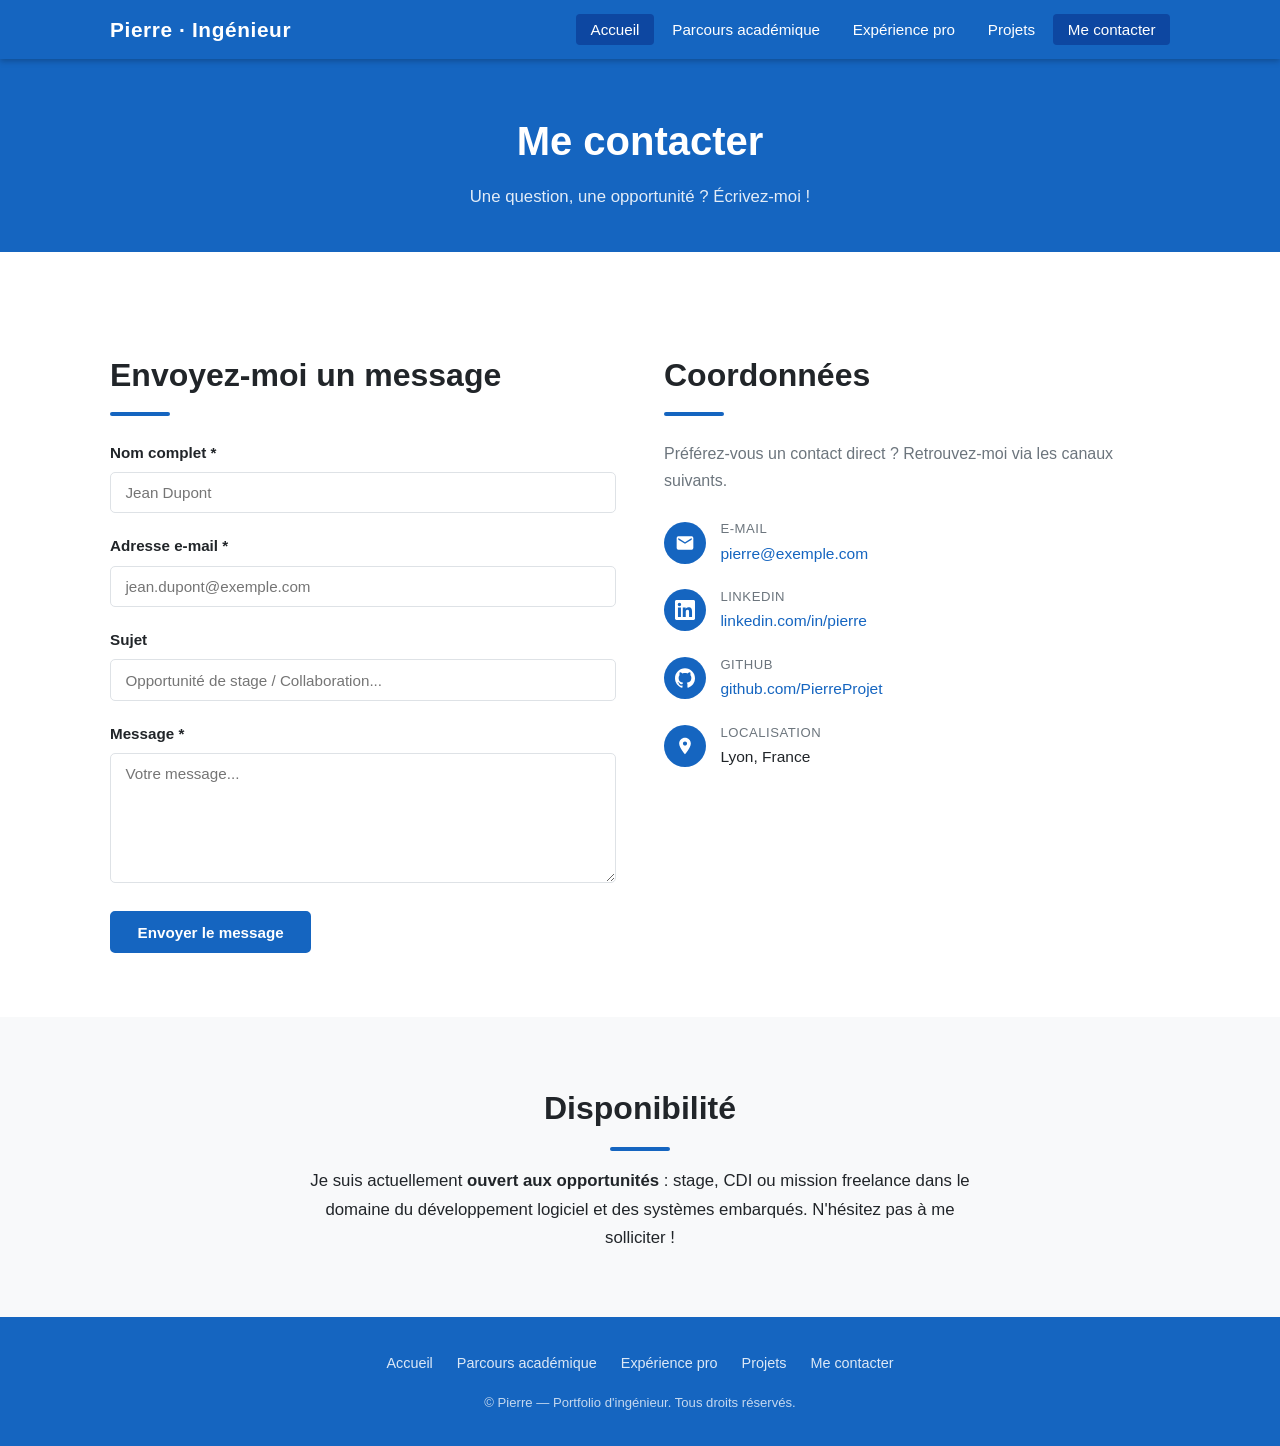
==== contact/index.html @ d84c2f42 "Create full engineer portfolio: 5 pages, CSS, JS components, includes Co-authored-by: PierreProjet <" ====
<!DOCTYPE html>
<html lang="fr">
<head>
  <!-- ============================================================
       contact/index.html — Page de contact
       ============================================================ -->
  <meta charset="UTF-8" />
  <meta name="viewport" content="width=device-width, initial-scale=1.0" />
  <meta name="description" content="Contacter Pierre : formulaire de contact, e-mail et réseaux professionnels." />

  <title>Me contacter — Portfolio de Pierre</title>

  <!-- Feuille de style principale -->
  <link rel="stylesheet" href="/assets/css/style.css" />

  <!-- Styles spécifiques à la page contact -->
  <style>
    /* Grille deux colonnes : formulaire + infos */
    .contact-grid {
      display: grid;
      grid-template-columns: 1fr 1fr;
      gap: 3rem;
      align-items: start;
      margin-top: 2rem;
    }

    @media (max-width: 768px) {
      .contact-grid {
        grid-template-columns: 1fr;
        gap: 2rem;
      }
    }

    /* Message de confirmation d'envoi */
    .form-success {
      display: none;
      background-color: #e8f5e9;
      border: 1px solid #a5d6a7;
      color: #2e7d32;
      padding: 1rem 1.25rem;
      border-radius: 6px;
      margin-top: 1rem;
      font-weight: 500;
    }
  </style>
</head>
<body>

  <!-- ── Point d'injection du header ── -->
  <div id="site-header"></div>

  <main>

    <!-- ══════════════════════════════════════════════════════════
         BANDEAU DE PAGE — Bleu, texte blanc
         ══════════════════════════════════════════════════════════ -->
    <section class="page-banner">
      <div class="container">
        <h1 class="page-banner__title">Me contacter</h1>
        <p class="page-banner__subtitle">Une question, une opportunité ? Écrivez-moi !</p>
      </div>
    </section>

    <!-- ══════════════════════════════════════════════════════════
         SECTION FORMULAIRE + INFOS — Fond blanc
         ══════════════════════════════════════════════════════════ -->
    <section class="section">
      <div class="container">

        <div class="contact-grid">

          <!-- ── Colonne gauche : Formulaire de contact ── -->
          <div>
            <h2 class="section__title" style="text-align:left;">Envoyez-moi un message</h2>
            <div class="section-divider" style="margin:0.6rem 0 1.5rem;"></div>

            <!-- Formulaire statique (GitHub Pages ne supporte pas le back-end)
                 Pour un vrai envoi, connectez-le à Formspree ou Netlify Forms. -->
            <form id="contact-form" action="#" method="post" novalidate>

              <!-- Nom -->
              <div class="form-group">
                <label for="name">Nom complet <span aria-hidden="true">*</span></label>
                <input
                  type="text"
                  id="name"
                  name="name"
                  placeholder="Jean Dupont"
                  required
                  autocomplete="name"
                />
              </div>

              <!-- E-mail -->
              <div class="form-group">
                <label for="email">Adresse e-mail <span aria-hidden="true">*</span></label>
                <input
                  type="email"
                  id="email"
                  name="email"
                  placeholder="jean.dupont@exemple.com"
                  required
                  autocomplete="email"
                />
              </div>

              <!-- Sujet -->
              <div class="form-group">
                <label for="subject">Sujet</label>
                <input
                  type="text"
                  id="subject"
                  name="subject"
                  placeholder="Opportunité de stage / Collaboration..."
                />
              </div>

              <!-- Message -->
              <div class="form-group">
                <label for="message">Message <span aria-hidden="true">*</span></label>
                <textarea
                  id="message"
                  name="message"
                  placeholder="Votre message..."
                  required
                ></textarea>
              </div>

              <!-- Bouton d'envoi -->
              <button type="submit" class="btn btn--blue">Envoyer le message</button>

              <!-- Message de confirmation (affiché via JS) -->
              <div class="form-success" id="form-success" role="alert">
                ✓ Merci pour votre message ! Je vous répondrai dans les plus brefs délais.
              </div>

            </form>
          </div>

          <!-- ── Colonne droite : Informations de contact ── -->
          <div>
            <h2 class="section__title" style="text-align:left;">Coordonnées</h2>
            <div class="section-divider" style="margin:0.6rem 0 1.5rem;"></div>

            <p style="color:var(--color-text-muted); margin-bottom:1.5rem;">
              Préférez-vous un contact direct ? Retrouvez-moi via les canaux suivants.
            </p>

            <!-- Liste des coordonnées -->
            <div class="contact-info">

              <!-- E-mail -->
              <div class="contact-info__item">
                <div class="contact-info__icon" aria-hidden="true">
                  <!-- Icône e-mail (SVG inline) -->
                  <svg viewBox="0 0 24 24" xmlns="http://www.w3.org/2000/svg">
                    <path d="M20 4H4a2 2 0 0 0-2 2v12a2 2 0 0 0 2 2h16a2 2 0 0 0
                             2-2V6a2 2 0 0 0-2-2zm0 4-8 5-8-5V6l8 5 8-5v2z"/>
                  </svg>
                </div>
                <div>
                  <div class="contact-info__label">E-mail</div>
                  <div class="contact-info__value">
                    <a href="mailto:pierre@exemple.com">pierre@exemple.com</a>
                  </div>
                </div>
              </div>

              <!-- LinkedIn -->
              <div class="contact-info__item">
                <div class="contact-info__icon" aria-hidden="true">
                  <!-- Icône LinkedIn (SVG inline) -->
                  <svg viewBox="0 0 24 24" xmlns="http://www.w3.org/2000/svg">
                    <path d="M20.447 20.452h-3.554v-5.569c0-1.328-.027-3.037-1.852-3.037
                             -1.853 0-2.136 1.445-2.136 2.939v5.667H9.351V9h3.414v1.561h.046
                             c.477-.9 1.637-1.85 3.37-1.85 3.601 0 4.267 2.37 4.267 5.455v6.286
                             zM5.337 7.433a2.062 2.062 0 0 1-2.063-2.065 2.064 2.064 0 1 1
                             2.063 2.065zm1.782 13.019H3.555V9h3.564v11.452zM22.225 0H1.771
                             C.792 0 0 .774 0 1.729v20.542C0 23.227.792 24 1.771 24h20.451
                             C23.2 24 24 23.227 24 22.271V1.729C24 .774 23.2 0 22.222 0h.003z"/>
                  </svg>
                </div>
                <div>
                  <div class="contact-info__label">LinkedIn</div>
                  <div class="contact-info__value">
                    <a href="https://linkedin.com/in/pierre" target="_blank" rel="noopener noreferrer">
                      linkedin.com/in/pierre
                    </a>
                  </div>
                </div>
              </div>

              <!-- GitHub -->
              <div class="contact-info__item">
                <div class="contact-info__icon" aria-hidden="true">
                  <!-- Icône GitHub (SVG inline) -->
                  <svg viewBox="0 0 24 24" xmlns="http://www.w3.org/2000/svg">
                    <path d="M12 .297c-6.63 0-12 5.373-12 12 0 5.303 3.438 9.8 8.205
                             11.385.6.113.82-.258.82-.577 0-.285-.01-1.04-.015-2.04
                             -3.338.724-4.042-1.61-4.042-1.61C4.422 18.07 3.633 17.7
                             3.633 17.7c-1.087-.744.084-.729.084-.729 1.205.084 1.838
                             1.236 1.838 1.236 1.07 1.835 2.809 1.305 3.495.998.108
                             -.776.417-1.305.76-1.605-2.665-.3-5.466-1.332-5.466-5.93
                             0-1.31.465-2.38 1.235-3.22-.135-.303-.54-1.523.105-3.176
                             0 0 1.005-.322 3.3 1.23.96-.267 1.98-.399 3-.405 1.02.006
                             2.04.138 3 .405 2.28-1.552 3.285-1.23 3.285-1.23.645 1.653
                             .24 2.873.12 3.176.765.84 1.23 1.91 1.23 3.22 0 4.61-2.805
                             5.625-5.475 5.92.42.36.81 1.096.81 2.22 0 1.606-.015 2.896
                             -.015 3.286 0 .315.21.69.825.57C20.565 22.092 24 17.592 24
                             12.297c0-6.627-5.373-12-12-12"/>
                  </svg>
                </div>
                <div>
                  <div class="contact-info__label">GitHub</div>
                  <div class="contact-info__value">
                    <a href="https://github.com/PierreProjet" target="_blank" rel="noopener noreferrer">
                      github.com/PierreProjet
                    </a>
                  </div>
                </div>
              </div>

              <!-- Localisation -->
              <div class="contact-info__item">
                <div class="contact-info__icon" aria-hidden="true">
                  <!-- Icône localisation (SVG inline) -->
                  <svg viewBox="0 0 24 24" xmlns="http://www.w3.org/2000/svg">
                    <path d="M12 2C8.13 2 5 5.13 5 9c0 5.25 7 13 7 13s7-7.75
                             7-13c0-3.87-3.13-7-7-7zm0 9.5c-1.38 0-2.5-1.12-2.5-2.5
                             s1.12-2.5 2.5-2.5 2.5 1.12 2.5 2.5-1.12 2.5-2.5 2.5z"/>
                  </svg>
                </div>
                <div>
                  <div class="contact-info__label">Localisation</div>
                  <div class="contact-info__value">Lyon, France</div>
                </div>
              </div>

            </div>
          </div>

        </div>
      </div>
    </section>

    <!-- ══════════════════════════════════════════════════════════
         SECTION DISPONIBILITÉ — Fond gris clair
         ══════════════════════════════════════════════════════════ -->
    <section class="section section--gray">
      <div class="container" style="text-align:center; max-width:700px;">
        <h2 class="section__title">Disponibilité</h2>
        <div class="section-divider"></div>
        <p style="color:var(--color-text); font-size:1.05rem; margin-top:1rem;">
          Je suis actuellement <strong>ouvert aux opportunités</strong> : stage, CDI ou mission freelance
          dans le domaine du développement logiciel et des systèmes embarqués.
          N'hésitez pas à me solliciter !
        </p>
      </div>
    </section>

  </main>

  <!-- ── Point d'injection du footer ── -->
  <div id="site-footer"></div>

  <!-- Script de chargement des composants (header & footer) -->
  <script src="/assets/js/components.js"></script>

  <!-- ── Validation simple du formulaire de contact ── -->
  <script>
    (function () {
      'use strict';

      const form    = document.getElementById('contact-form');
      const success = document.getElementById('form-success');

      if (!form) return;

      form.addEventListener('submit', function (e) {
        /* Empêche l'envoi réel (page statique — à connecter à Formspree si nécessaire) */
        e.preventDefault();

        /* Vérification basique des champs requis */
        const name    = document.getElementById('name').value.trim();
        const email   = document.getElementById('email').value.trim();
        const message = document.getElementById('message').value.trim();

        if (!name || !email || !message) {
          alert('Veuillez remplir tous les champs obligatoires.');
          return;
        }

        /* Affiche la confirmation */
        if (success) {
          success.style.display = 'block';
        }

        /* Réinitialise le formulaire */
        form.reset();
      });
    })();
  </script>

</body>
</html>
---- assets/css/style.css ----
/* ==========================================================
   Portfolio d'ingénieur — Feuille de style principale
   ----------------------------------------------------------
   Palette de couleurs :
     - Fond principal      : #ffffff (blanc)
     - Couleur principale  : #1565C0 (bleu)
     - Texte sur bandeau   : #ffffff (blanc)
     - Texte sur fond blanc: #212529 (presque noir)
   ========================================================== */

/* ── Réinitialisation & base ── */
*,
*::before,
*::after {
  box-sizing: border-box;
  margin: 0;
  padding: 0;
}

:root {
  --color-primary:    #1565C0; /* bleu principal */
  --color-primary-dk: #0D47A1; /* bleu foncé (survol) */
  --color-primary-lt: #1E88E5; /* bleu clair (accents) */
  --color-white:      #ffffff;
  --color-text:       #212529; /* texte noir sur fond blanc */
  --color-text-muted: #6c757d;
  --color-border:     #dee2e6;
  --color-bg-light:   #f8f9fa;
  --font-base:        'Segoe UI', Arial, sans-serif;
  --max-width:        1100px;
  --transition:       0.25s ease;
}

html {
  scroll-behavior: smooth;
}

body {
  font-family: var(--font-base);
  background-color: var(--color-white);
  color: var(--color-text);
  line-height: 1.7;
  min-height: 100vh;
  display: flex;
  flex-direction: column;
}

/* ── Liens ── */
a {
  color: var(--color-primary);
  text-decoration: none;
  transition: color var(--transition);
}

a:hover {
  color: var(--color-primary-dk);
  text-decoration: underline;
}

/* ── Conteneur centré ── */
.container {
  max-width: var(--max-width);
  margin: 0 auto;
  padding: 0 1.25rem;
}

/* ==========================================================
   BARRE DE NAVIGATION (bandeau bleu, texte blanc)
   ========================================================== */
.navbar {
  background-color: var(--color-primary);
  color: var(--color-white);
  position: sticky;
  top: 0;
  z-index: 1000;
  box-shadow: 0 2px 6px rgba(0, 0, 0, 0.25);
}

.navbar .container {
  display: flex;
  align-items: center;
  justify-content: space-between;
  padding-top: 0.75rem;
  padding-bottom: 0.75rem;
}

/* Logo / nom du site */
.navbar__brand {
  font-size: 1.3rem;
  font-weight: 700;
  color: var(--color-white);
  letter-spacing: 0.03em;
}

.navbar__brand:hover {
  color: var(--color-white);
  text-decoration: none;
  opacity: 0.85;
}

/* Liens de navigation */
.navbar__nav {
  list-style: none;
  display: flex;
  gap: 0.25rem;
}

.navbar__nav a {
  color: var(--color-white);
  padding: 0.45rem 0.9rem;
  border-radius: 4px;
  font-size: 0.95rem;
  font-weight: 500;
  transition: background-color var(--transition);
}

.navbar__nav a:hover,
.navbar__nav a.active {
  background-color: var(--color-primary-dk);
  text-decoration: none;
}

/* Bouton menu hamburger (mobile) */
.navbar__toggle {
  display: none;
  flex-direction: column;
  gap: 5px;
  cursor: pointer;
  background: none;
  border: none;
  padding: 4px;
}

.navbar__toggle span {
  display: block;
  width: 25px;
  height: 2px;
  background-color: var(--color-white);
  border-radius: 2px;
  transition: transform var(--transition), opacity var(--transition);
}

/* ==========================================================
   BANDEAU HÉRO (bleu, texte blanc)
   ========================================================== */
.hero {
  background-color: var(--color-primary);
  color: var(--color-white);
  padding: 5rem 0 4rem;
  text-align: center;
}

.hero__title {
  font-size: clamp(2rem, 5vw, 3.2rem);
  font-weight: 700;
  margin-bottom: 0.75rem;
}

.hero__subtitle {
  font-size: clamp(1rem, 2.5vw, 1.3rem);
  font-weight: 300;
  margin-bottom: 2rem;
  opacity: 0.9;
}

.hero__actions {
  display: flex;
  gap: 1rem;
  justify-content: center;
  flex-wrap: wrap;
}

/* ==========================================================
   BANDEAU DE PAGE (bleu, texte blanc) — en-tête de section
   ========================================================== */
.page-banner {
  background-color: var(--color-primary);
  color: var(--color-white);
  padding: 3rem 0 2.5rem;
  text-align: center;
}

.page-banner__title {
  font-size: clamp(1.6rem, 4vw, 2.5rem);
  font-weight: 700;
  margin-bottom: 0.5rem;
}

.page-banner__subtitle {
  font-size: 1.05rem;
  opacity: 0.88;
  font-weight: 300;
}

/* Ligne décorative bleue sous les titres de section */
.section-divider {
  width: 60px;
  height: 4px;
  background-color: var(--color-primary);
  margin: 0.75rem auto 0;
  border-radius: 2px;
}

/* ==========================================================
   BOUTONS
   ========================================================== */
.btn {
  display: inline-block;
  padding: 0.65rem 1.6rem;
  border-radius: 5px;
  font-weight: 600;
  font-size: 0.95rem;
  cursor: pointer;
  border: 2px solid transparent;
  transition: background-color var(--transition), color var(--transition), border-color var(--transition);
}

/* Bouton plein (bleu) */
.btn--primary {
  background-color: var(--color-white);
  color: var(--color-primary);
  border-color: var(--color-white);
}

.btn--primary:hover {
  background-color: var(--color-primary-dk);
  color: var(--color-white);
  border-color: var(--color-primary-dk);
  text-decoration: none;
}

/* Bouton contour (blanc sur bleu) */
.btn--outline {
  background-color: transparent;
  color: var(--color-white);
  border-color: var(--color-white);
}

.btn--outline:hover {
  background-color: var(--color-white);
  color: var(--color-primary);
  text-decoration: none;
}

/* Bouton bleu sur fond blanc */
.btn--blue {
  background-color: var(--color-primary);
  color: var(--color-white);
  border-color: var(--color-primary);
}

.btn--blue:hover {
  background-color: var(--color-primary-dk);
  border-color: var(--color-primary-dk);
  text-decoration: none;
  color: var(--color-white);
}

/* ==========================================================
   SECTIONS PRINCIPALES (fond blanc, texte noir)
   ========================================================== */
.section {
  padding: 4rem 0;
}

.section--gray {
  background-color: var(--color-bg-light);
}

.section__title {
  font-size: clamp(1.4rem, 3vw, 2rem);
  font-weight: 700;
  color: var(--color-text);
  margin-bottom: 0.5rem;
  text-align: center;
}

.section__intro {
  text-align: center;
  color: var(--color-text-muted);
  max-width: 640px;
  margin: 0 auto 2.5rem;
  font-size: 1.05rem;
}

/* Ligne bleue sous les titres de section */
.section__title + .section-divider {
  margin-bottom: 1rem;
}

/* ==========================================================
   CARTES
   ========================================================== */
.cards-grid {
  display: grid;
  grid-template-columns: repeat(auto-fill, minmax(280px, 1fr));
  gap: 1.5rem;
  margin-top: 2rem;
}

.card {
  background-color: var(--color-white);
  border: 1px solid var(--color-border);
  border-radius: 8px;
  padding: 1.5rem;
  box-shadow: 0 2px 8px rgba(0, 0, 0, 0.07);
  transition: transform var(--transition), box-shadow var(--transition);
}

.card:hover {
  transform: translateY(-4px);
  box-shadow: 0 6px 18px rgba(0, 0, 0, 0.12);
}

/* Ligne bleue en haut de chaque carte */
.card__accent {
  width: 40px;
  height: 3px;
  background-color: var(--color-primary);
  border-radius: 2px;
  margin-bottom: 1rem;
}

.card__title {
  font-size: 1.1rem;
  font-weight: 600;
  margin-bottom: 0.5rem;
  color: var(--color-text);
}

.card__meta {
  font-size: 0.85rem;
  color: var(--color-primary);
  font-weight: 500;
  margin-bottom: 0.6rem;
}

.card__text {
  color: var(--color-text-muted);
  font-size: 0.95rem;
}

/* ==========================================================
   TIMELINE (parcours & expérience)
   ========================================================== */
.timeline {
  position: relative;
  padding-left: 2.5rem;
  margin-top: 2rem;
}

/* Ligne verticale bleue */
.timeline::before {
  content: '';
  position: absolute;
  left: 10px;
  top: 0;
  bottom: 0;
  width: 3px;
  background-color: var(--color-primary);
  border-radius: 2px;
}

.timeline__item {
  position: relative;
  margin-bottom: 2.5rem;
}

/* Puce de la timeline */
.timeline__item::before {
  content: '';
  position: absolute;
  left: -2.1rem;
  top: 0.35rem;
  width: 14px;
  height: 14px;
  border-radius: 50%;
  background-color: var(--color-white);
  border: 3px solid var(--color-primary);
}

.timeline__date {
  font-size: 0.82rem;
  font-weight: 600;
  color: var(--color-primary);
  text-transform: uppercase;
  letter-spacing: 0.05em;
  margin-bottom: 0.3rem;
}

.timeline__title {
  font-size: 1.1rem;
  font-weight: 700;
  color: var(--color-text);
  margin-bottom: 0.2rem;
}

.timeline__subtitle {
  font-size: 0.95rem;
  color: var(--color-text-muted);
  margin-bottom: 0.5rem;
  font-style: italic;
}

.timeline__desc {
  color: var(--color-text);
  font-size: 0.95rem;
}

/* ==========================================================
   COMPÉTENCES (barres de progression)
   ========================================================== */
.skills-grid {
  display: grid;
  grid-template-columns: repeat(auto-fill, minmax(260px, 1fr));
  gap: 1.2rem;
  margin-top: 1.5rem;
}

.skill {
  margin-bottom: 0.75rem;
}

.skill__name {
  font-size: 0.9rem;
  font-weight: 600;
  color: var(--color-text);
  margin-bottom: 0.35rem;
  display: flex;
  justify-content: space-between;
}

.skill__bar {
  height: 8px;
  background-color: var(--color-border);
  border-radius: 4px;
  overflow: hidden;
}

.skill__fill {
  height: 100%;
  background-color: var(--color-primary);
  border-radius: 4px;
  transition: width 0.8s ease;
}

/* ==========================================================
   FORMULAIRE DE CONTACT
   ========================================================== */
.form-group {
  margin-bottom: 1.25rem;
}

.form-group label {
  display: block;
  font-weight: 600;
  margin-bottom: 0.4rem;
  color: var(--color-text);
  font-size: 0.95rem;
}

.form-group input,
.form-group textarea,
.form-group select {
  width: 100%;
  padding: 0.7rem 0.9rem;
  border: 1px solid var(--color-border);
  border-radius: 5px;
  font-family: var(--font-base);
  font-size: 0.95rem;
  color: var(--color-text);
  background-color: var(--color-white);
  transition: border-color var(--transition), box-shadow var(--transition);
}

.form-group input:focus,
.form-group textarea:focus {
  outline: none;
  border-color: var(--color-primary);
  box-shadow: 0 0 0 3px rgba(21, 101, 192, 0.15);
}

.form-group textarea {
  resize: vertical;
  min-height: 130px;
}

/* Infos de contact (icône + texte) */
.contact-info {
  display: flex;
  flex-direction: column;
  gap: 1.2rem;
  margin-top: 1rem;
}

.contact-info__item {
  display: flex;
  align-items: center;
  gap: 0.9rem;
}

.contact-info__icon {
  width: 42px;
  height: 42px;
  background-color: var(--color-primary);
  border-radius: 50%;
  display: flex;
  align-items: center;
  justify-content: center;
  flex-shrink: 0;
}

.contact-info__icon svg {
  fill: var(--color-white);
  width: 20px;
  height: 20px;
}

.contact-info__label {
  font-size: 0.82rem;
  color: var(--color-text-muted);
  font-weight: 500;
  text-transform: uppercase;
  letter-spacing: 0.04em;
}

.contact-info__value {
  font-size: 0.97rem;
  color: var(--color-text);
  font-weight: 500;
}

/* ==========================================================
   PIED DE PAGE (bandeau bleu, texte blanc)
   ========================================================== */
footer {
  background-color: var(--color-primary);
  color: var(--color-white);
  text-align: center;
  padding: 2rem 1.25rem;
  margin-top: auto;
}

footer a {
  color: rgba(255, 255, 255, 0.85);
}

footer a:hover {
  color: var(--color-white);
}

.footer__links {
  list-style: none;
  display: flex;
  justify-content: center;
  flex-wrap: wrap;
  gap: 0.5rem 1.5rem;
  margin-bottom: 1rem;
}

.footer__links a {
  font-size: 0.9rem;
}

.footer__copy {
  font-size: 0.82rem;
  opacity: 0.75;
}

/* ==========================================================
   PROFIL AVATAR (cercle bleu)
   ========================================================== */
.avatar {
  width: 130px;
  height: 130px;
  border-radius: 50%;
  background-color: var(--color-primary-dk);
  border: 4px solid var(--color-white);
  margin: 0 auto 1.5rem;
  display: flex;
  align-items: center;
  justify-content: center;
  overflow: hidden;
}

.avatar img {
  width: 100%;
  height: 100%;
  object-fit: cover;
}

.avatar__initials {
  font-size: 2.8rem;
  font-weight: 700;
  color: var(--color-white);
  user-select: none;
}

/* ==========================================================
   BADGES / TAGS
   ========================================================== */
.tag-list {
  display: flex;
  flex-wrap: wrap;
  gap: 0.4rem;
  margin-top: 0.6rem;
}

.tag {
  background-color: rgba(21, 101, 192, 0.1);
  color: var(--color-primary);
  border: 1px solid rgba(21, 101, 192, 0.25);
  border-radius: 20px;
  padding: 0.2rem 0.75rem;
  font-size: 0.8rem;
  font-weight: 500;
}

/* ==========================================================
   RESPONSIVE — Navigation mobile
   ========================================================== */
@media (max-width: 768px) {
  .navbar__toggle {
    display: flex;
  }

  .navbar__nav {
    position: absolute;
    top: 100%;
    left: 0;
    right: 0;
    background-color: var(--color-primary-dk);
    flex-direction: column;
    gap: 0;
    padding: 0.5rem 0;
    display: none;
    box-shadow: 0 4px 8px rgba(0, 0, 0, 0.2);
  }

  .navbar__nav.open {
    display: flex;
  }

  .navbar__nav a {
    padding: 0.8rem 1.25rem;
    border-radius: 0;
    display: block;
  }

  .hero {
    padding: 3.5rem 0 3rem;
  }

  .cards-grid {
    grid-template-columns: 1fr;
  }

  .timeline {
    padding-left: 2rem;
  }
}
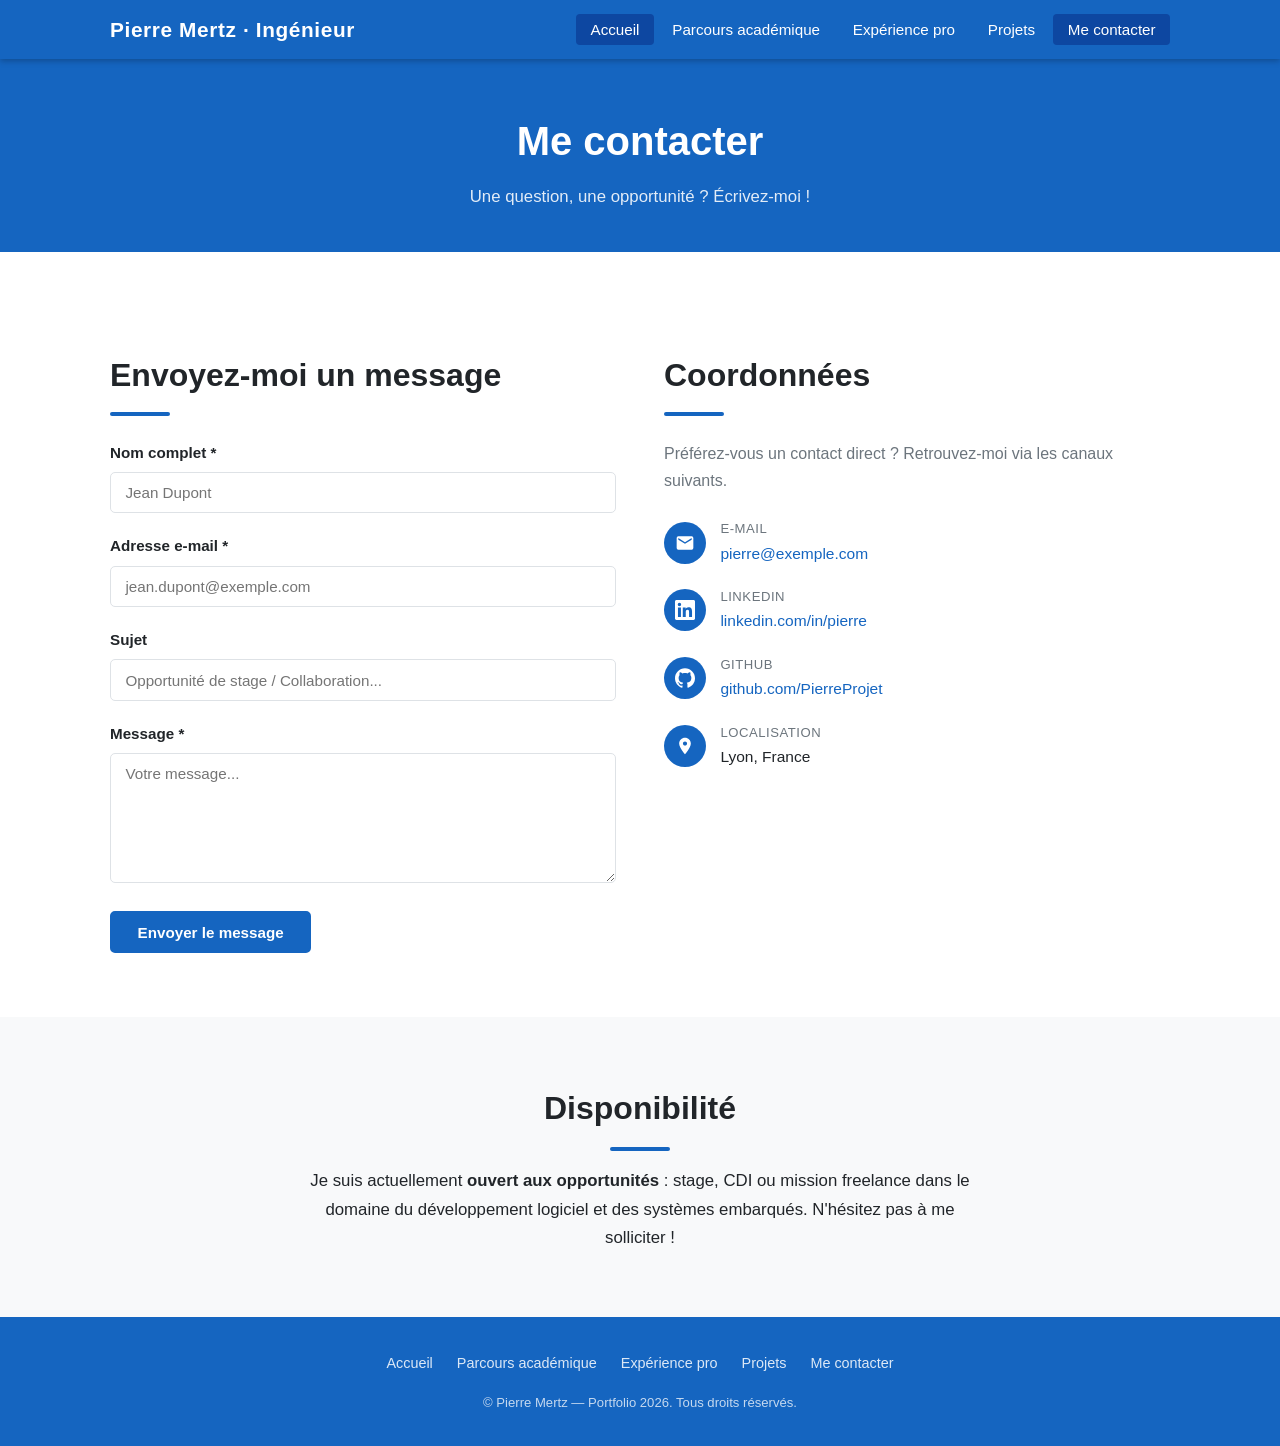
==== commit a172a4ad: "Standardize site identity and update metadata" ====
--- a/contact/index.html
+++ b/contact/index.html
@@ -6,9 +6,9 @@
        ============================================================ -->
   <meta charset="UTF-8" />
   <meta name="viewport" content="width=device-width, initial-scale=1.0" />
-  <meta name="description" content="Contacter Pierre : formulaire de contact, e-mail et réseaux professionnels." />
-
-  <title>Me contacter — Portfolio de Pierre</title>
+  <meta name="description" content="Contacter Pierre Mertz : e-mail, localisation, site web et informations pratiques." />
+
+  <title>Me contacter — Portfolio de Pierre Mertz</title>
 
   <!-- Feuille de style principale -->
   <link rel="stylesheet" href="/assets/css/style.css" />
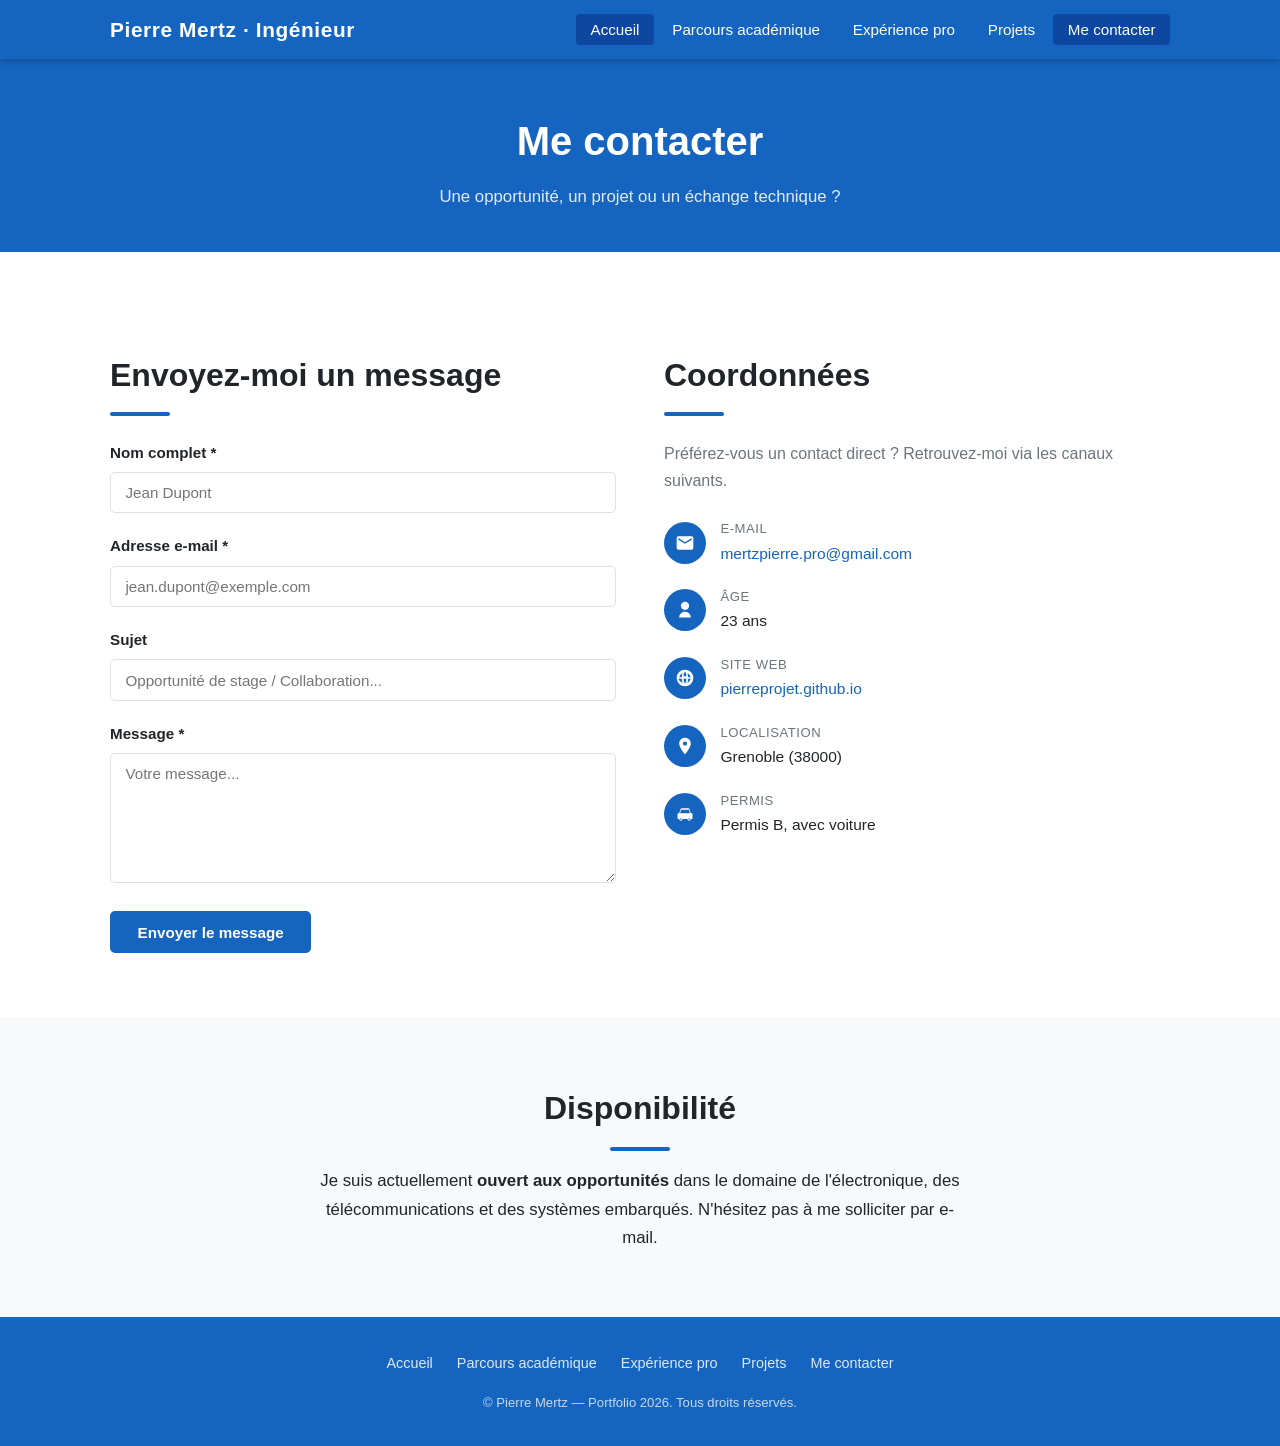
==== commit c00b8622: "Update contact information and professional focus" ====
--- a/contact/index.html
+++ b/contact/index.html
@@ -57,7 +57,7 @@
     <section class="page-banner">
       <div class="container">
         <h1 class="page-banner__title">Me contacter</h1>
-        <p class="page-banner__subtitle">Une question, une opportunité ? Écrivez-moi !</p>
+        <p class="page-banner__subtitle">Une opportunité, un projet ou un échange technique ?</p>
       </div>
     </section>
 
@@ -161,60 +161,44 @@
                 <div>
                   <div class="contact-info__label">E-mail</div>
                   <div class="contact-info__value">
-                    <a href="mailto:pierre@exemple.com">pierre@exemple.com</a>
+                    <a href="mailto:mertzpierre.pro@gmail.com">mertzpierre.pro@gmail.com</a>
                   </div>
                 </div>
               </div>
 
-              <!-- LinkedIn -->
-              <div class="contact-info__item">
-                <div class="contact-info__icon" aria-hidden="true">
-                  <!-- Icône LinkedIn (SVG inline) -->
-                  <svg viewBox="0 0 24 24" xmlns="http://www.w3.org/2000/svg">
-                    <path d="M20.447 20.452h-3.554v-5.569c0-1.328-.027-3.037-1.852-3.037
-                             -1.853 0-2.136 1.445-2.136 2.939v5.667H9.351V9h3.414v1.561h.046
-                             c.477-.9 1.637-1.85 3.37-1.85 3.601 0 4.267 2.37 4.267 5.455v6.286
-                             zM5.337 7.433a2.062 2.062 0 0 1-2.063-2.065 2.064 2.064 0 1 1
-                             2.063 2.065zm1.782 13.019H3.555V9h3.564v11.452zM22.225 0H1.771
-                             C.792 0 0 .774 0 1.729v20.542C0 23.227.792 24 1.771 24h20.451
-                             C23.2 24 24 23.227 24 22.271V1.729C24 .774 23.2 0 22.222 0h.003z"/>
-                  </svg>
-                </div>
-                <div>
-                  <div class="contact-info__label">LinkedIn</div>
+              <!-- Âge -->
+              <div class="contact-info__item">
+                <div class="contact-info__icon" aria-hidden="true">
+                  <!-- Icône personne (SVG inline) -->
+                  <svg viewBox="0 0 24 24" xmlns="http://www.w3.org/2000/svg">
+                    <path d="M12 12c2.761 0 5-2.239 5-5s-2.239-5-5-5-5 2.239-5 5 2.239 5 5 5zm0 2
+                             c-3.866 0-7 3.134-7 7h14c0-3.866-3.134-7-7-7z"/>
+                  </svg>
+                </div>
+                <div>
+                  <div class="contact-info__label">Âge</div>
+                  <div class="contact-info__value">23 ans</div>
+                </div>
+              </div>
+
+              <!-- Site web -->
+              <div class="contact-info__item">
+                <div class="contact-info__icon" aria-hidden="true">
+                  <!-- Icône globe (SVG inline) -->
+                  <svg viewBox="0 0 24 24" xmlns="http://www.w3.org/2000/svg">
+                    <path d="M12 2a10 10 0 100 20 10 10 0 000-20zm6.93 9h-3.09a15.5 15.5 0 00-1.06-5.01A8.03
+                             8.03 0 0118.93 11zM12 4.07c.86 1.22 1.54 3.07 1.78 5.93h-3.56c.24-2.86.92-4.71
+                             1.78-5.93zM9.22 5.99A15.5 15.5 0 008.16 11H5.07a8.03 8.03 0 014.15-5.01zM4.07 13h4.09
+                             c.09 1.82.46 3.53 1.06 5.01A8.03 8.03 0 014.07 13zm6.15 0h3.56c-.24 2.86-.92 4.71-1.78
+                             5.93-.86-1.22-1.54-3.07-1.78-5.93zm4.56 5.01c.6-1.48.97-3.19 1.06-5.01h3.09a8.03
+                             8.03 0 01-4.15 5.01z"/>
+                  </svg>
+                </div>
+                <div>
+                  <div class="contact-info__label">Site web</div>
                   <div class="contact-info__value">
-                    <a href="https://linkedin.com/in/pierre" target="_blank" rel="noopener noreferrer">
-                      linkedin.com/in/pierre
-                    </a>
-                  </div>
-                </div>
-              </div>
-
-              <!-- GitHub -->
-              <div class="contact-info__item">
-                <div class="contact-info__icon" aria-hidden="true">
-                  <!-- Icône GitHub (SVG inline) -->
-                  <svg viewBox="0 0 24 24" xmlns="http://www.w3.org/2000/svg">
-                    <path d="M12 .297c-6.63 0-12 5.373-12 12 0 5.303 3.438 9.8 8.205
-                             11.385.6.113.82-.258.82-.577 0-.285-.01-1.04-.015-2.04
-                             -3.338.724-4.042-1.61-4.042-1.61C4.422 18.07 3.633 17.7
-                             3.633 17.7c-1.087-.744.084-.729.084-.729 1.205.084 1.838
-                             1.236 1.838 1.236 1.07 1.835 2.809 1.305 3.495.998.108
-                             -.776.417-1.305.76-1.605-2.665-.3-5.466-1.332-5.466-5.93
-                             0-1.31.465-2.38 1.235-3.22-.135-.303-.54-1.523.105-3.176
-                             0 0 1.005-.322 3.3 1.23.96-.267 1.98-.399 3-.405 1.02.006
-                             2.04.138 3 .405 2.28-1.552 3.285-1.23 3.285-1.23.645 1.653
-                             .24 2.873.12 3.176.765.84 1.23 1.91 1.23 3.22 0 4.61-2.805
-                             5.625-5.475 5.92.42.36.81 1.096.81 2.22 0 1.606-.015 2.896
-                             -.015 3.286 0 .315.21.69.825.57C20.565 22.092 24 17.592 24
-                             12.297c0-6.627-5.373-12-12-12"/>
-                  </svg>
-                </div>
-                <div>
-                  <div class="contact-info__label">GitHub</div>
-                  <div class="contact-info__value">
-                    <a href="https://github.com/PierreProjet" target="_blank" rel="noopener noreferrer">
-                      github.com/PierreProjet
+                    <a href="https://pierreprojet.github.io" target="_blank" rel="noopener noreferrer">
+                      pierreprojet.github.io
                     </a>
                   </div>
                 </div>
@@ -232,7 +216,23 @@
                 </div>
                 <div>
                   <div class="contact-info__label">Localisation</div>
-                  <div class="contact-info__value">Lyon, France</div>
+                  <div class="contact-info__value">Grenoble (38000)</div>
+                </div>
+              </div>
+
+              <!-- Permis -->
+              <div class="contact-info__item">
+                <div class="contact-info__icon" aria-hidden="true">
+                  <!-- Icône permis/voiture (SVG inline) -->
+                  <svg viewBox="0 0 24 24" xmlns="http://www.w3.org/2000/svg">
+                    <path d="M5 11l1.5-4.5A2 2 0 018.4 5h7.2a2 2 0 011.9 1.5L19 11h1a1 1 0 011 1v5a1
+                             1 0 01-1 1h-1a2 2 0 11-4 0H9a2 2 0 11-4 0H4a1 1 0 01-1-1v-5a1 1 0 011-1h1zm2.2-4
+                             L6.2 11h11.6l-1-4H7.2zM7 17a1 1 0 100 2 1 1 0 000-2zm10 0a1 1 0 100 2 1 1 0 000-2z"/>
+                  </svg>
+                </div>
+                <div>
+                  <div class="contact-info__label">Permis</div>
+                  <div class="contact-info__value">Permis B, avec voiture</div>
                 </div>
               </div>
 
@@ -251,9 +251,9 @@
         <h2 class="section__title">Disponibilité</h2>
         <div class="section-divider"></div>
         <p style="color:var(--color-text); font-size:1.05rem; margin-top:1rem;">
-          Je suis actuellement <strong>ouvert aux opportunités</strong> : stage, CDI ou mission freelance
-          dans le domaine du développement logiciel et des systèmes embarqués.
-          N'hésitez pas à me solliciter !
+          Je suis actuellement <strong>ouvert aux opportunités</strong> dans le domaine
+          de l'électronique, des télécommunications et des systèmes embarqués.
+          N'hésitez pas à me solliciter par e-mail.
         </p>
       </div>
     </section>
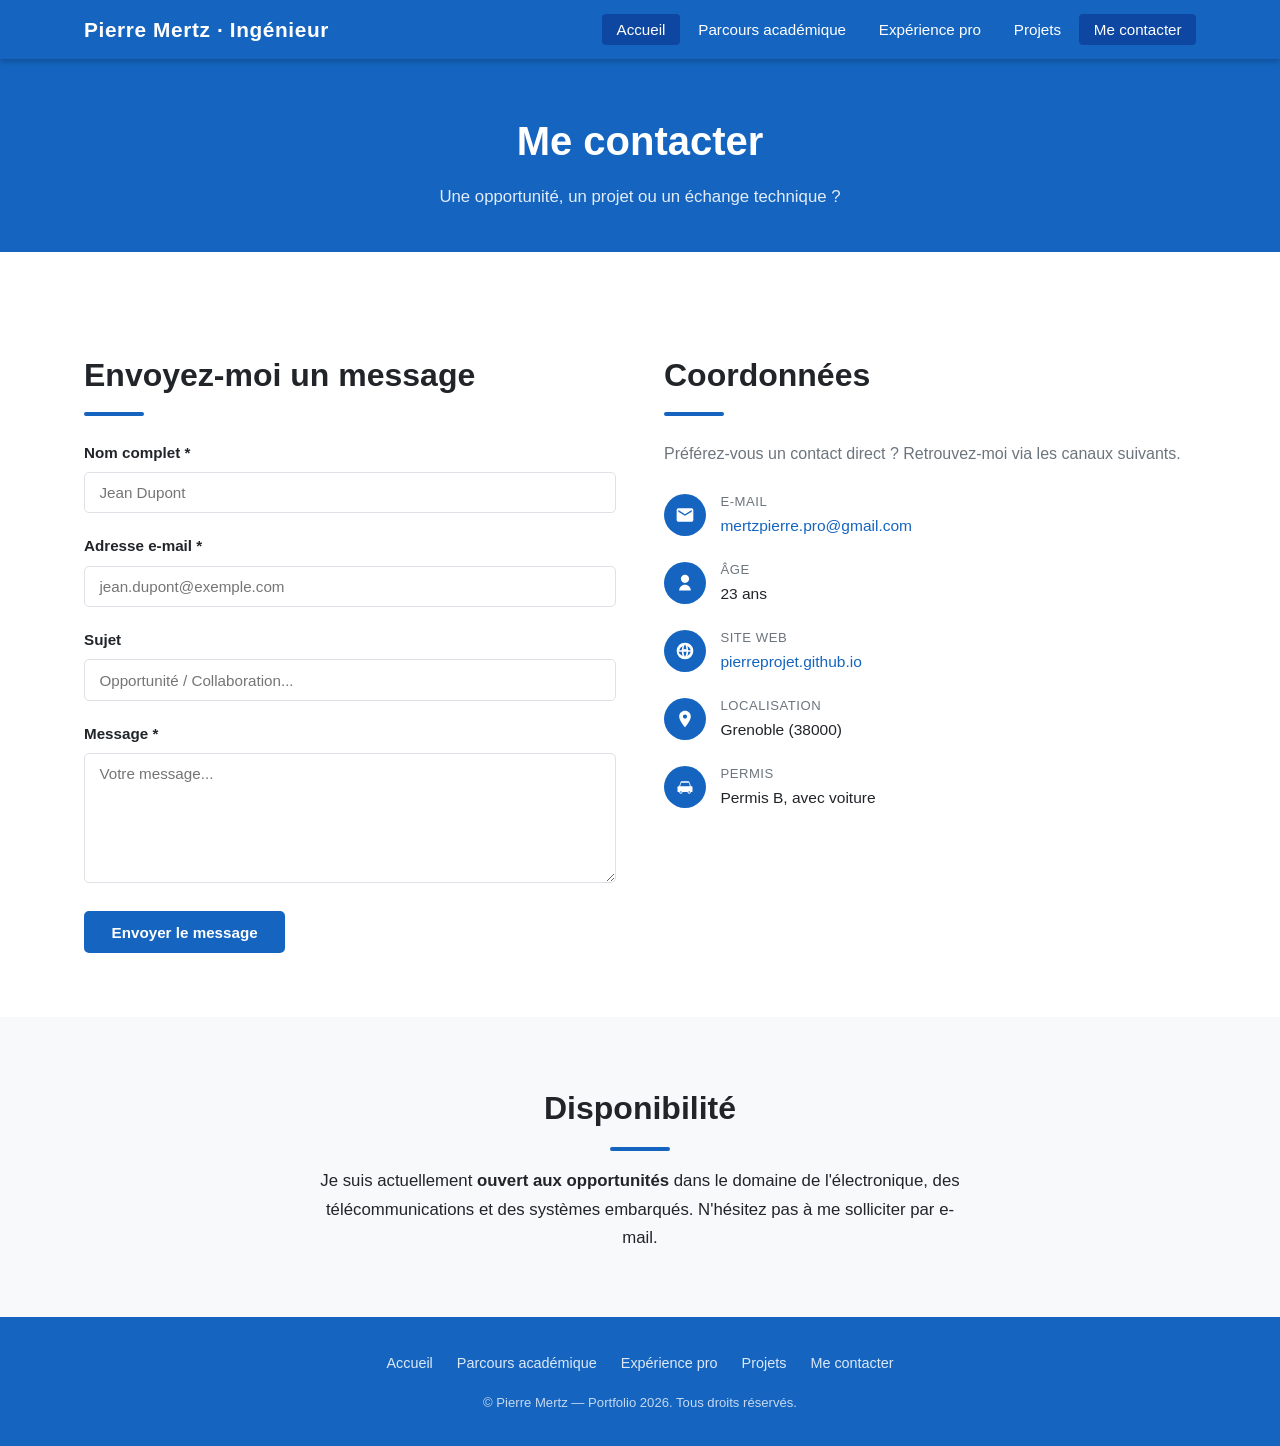
==== commit 488b3f49: "Connect contact form to FormSubmit for live delivery Replaces the static placeholder form with a fun" ====
--- a/contact/index.html
+++ b/contact/index.html
@@ -74,9 +74,25 @@
             <h2 class="section__title" style="text-align:left;">Envoyez-moi un message</h2>
             <div class="section-divider" style="margin:0.6rem 0 1.5rem;"></div>
 
-            <!-- Formulaire statique (GitHub Pages ne supporte pas le back-end)
-                 Pour un vrai envoi, connectez-le à Formspree ou Netlify Forms. -->
-            <form id="contact-form" action="#" method="post" novalidate>
+            <!-- Formulaire connecté à FormSubmit (compatible GitHub Pages)
+                 Le premier envoi demandera une confirmation d'activation par e-mail. -->
+            <form id="contact-form" action="https://formsubmit.co/mertzpierre.pro@gmail.com" method="post">
+
+              <!-- Configuration FormSubmit -->
+              <input type="hidden" name="_subject" value="Nouveau message depuis le portfolio" />
+              <input type="hidden" name="_template" value="table" />
+              <input type="hidden" name="_captcha" value="false" />
+              <input type="hidden" name="_next" value="https://pierreprojet.github.io/contact/index.html?sent=1" />
+
+              <!-- Honeypot anti-spam -->
+              <input
+                type="text"
+                name="_honey"
+                tabindex="-1"
+                autocomplete="off"
+                aria-hidden="true"
+                style="position:absolute; left:-9999px;"
+              />
 
               <!-- Nom -->
               <div class="form-group">
@@ -111,7 +127,7 @@
                   type="text"
                   id="subject"
                   name="subject"
-                  placeholder="Opportunité de stage / Collaboration..."
+                  placeholder="Opportunité / Collaboration..."
                 />
               </div>
 
--- a/assets/css/style.css
+++ b/assets/css/style.css
@@ -293,9 +293,12 @@
    ========================================================== */
 .cards-grid {
   display: grid;
-  grid-template-columns: repeat(auto-fill, minmax(280px, 1fr));
+  grid-template-columns: repeat(3, 1fr);
   gap: 1.5rem;
   margin-top: 2rem;
+  max-width: 900px;
+  margin-left: auto;
+  margin-right: auto;
 }
 
 .card {
@@ -344,8 +347,12 @@
    TIMELINE (parcours & expérience)
    ========================================================== */
 .timeline {
+  --timeline-content-offset: 2.5rem;
+  --timeline-axis-x: 10px;
+  --timeline-dot-size: 14px;
+  --timeline-dot-left: calc(var(--timeline-axis-x) - var(--timeline-content-offset) - 7px);
   position: relative;
-  padding-left: 2.5rem;
+  padding-left: var(--timeline-content-offset);
   margin-top: 2rem;
 }
 
@@ -353,7 +360,8 @@
 .timeline::before {
   content: '';
   position: absolute;
-  left: 10px;
+  left: var(--timeline-axis-x);
+  transform: translateX(-50%);
   top: 0;
   bottom: 0;
   width: 3px;
@@ -370,10 +378,10 @@
 .timeline__item::before {
   content: '';
   position: absolute;
-  left: -2.1rem;
+  left: var(--timeline-dot-left);
   top: 0.35rem;
-  width: 14px;
-  height: 14px;
+  width: var(--timeline-dot-size);
+  height: var(--timeline-dot-size);
   border-radius: 50%;
   background-color: var(--color-white);
   border: 3px solid var(--color-primary);
@@ -407,6 +415,364 @@
   font-size: 0.95rem;
 }
 
+.timeline__desc--hint {
+  margin-top: 0.7rem;
+  color: var(--color-text-muted);
+}
+
+/* Variante parcours academique : blocs distincts relies a la timeline */
+.timeline--academic {
+  --timeline-content-offset: 3.4rem;
+  --timeline-axis-x: 14px;
+  --timeline-dot-size: 11px;
+  --timeline-dot-left: calc(var(--timeline-axis-x) - var(--timeline-content-offset) - (var(--timeline-dot-size) / 2));
+  max-width: 920px;
+  margin-left: auto;
+  margin-right: auto;
+}
+
+.timeline--academic::before {
+  width: 1px;
+  background-color: rgba(21, 101, 192, 0.4);
+  z-index: 0;
+}
+
+.timeline--academic .timeline__item {
+  margin-bottom: 1.4rem;
+  padding: 1.05rem 1.2rem 1.1rem 1.25rem;
+  background: linear-gradient(180deg, #ffffff 0%, #f2f8ff 100%);
+  border: 1px solid rgba(21, 101, 192, 0.26);
+  border-radius: 12px;
+  box-shadow: 0 8px 20px rgba(13, 71, 161, 0.08);
+  z-index: 1;
+}
+
+.timeline--academic .timeline__item::before {
+  top: 1.05rem;
+  background-color: var(--color-white);
+  border-width: 2px;
+  z-index: 3;
+}
+
+.timeline--academic .timeline__item::after {
+  content: '';
+  position: absolute;
+  left: calc(var(--timeline-dot-left) + (var(--timeline-dot-size) / 2));
+  top: calc(1.05rem + (var(--timeline-dot-size) / 2));
+  width: calc(var(--timeline-content-offset) - var(--timeline-axis-x));
+  height: 1px;
+  background: rgba(21, 101, 192, 0.32);
+  z-index: 1;
+}
+
+.timeline--academic .timeline__date {
+  font-size: 0.78rem;
+  letter-spacing: 0.08em;
+  margin-bottom: 0.45rem;
+}
+
+.timeline--academic .timeline__title {
+  margin-bottom: 0.35rem;
+}
+
+.timeline--academic .timeline__subtitle {
+  margin-bottom: 0.65rem;
+}
+
+.timeline--academic .tag-list {
+  margin-top: 0.75rem;
+}
+
+/* Variante experience pro : timeline moderne avec cartes reversibles */
+.timeline--experience {
+  --timeline-content-offset: 3.7rem;
+  --timeline-axis-x: 16px;
+  --timeline-dot-size: 12px;
+  --timeline-dot-left: calc(var(--timeline-axis-x) - var(--timeline-content-offset) - (var(--timeline-dot-size) / 2));
+  max-width: 960px;
+  margin-left: auto;
+  margin-right: auto;
+}
+
+.timeline--experience::before {
+  width: 1px;
+  background: linear-gradient(180deg, rgba(21, 101, 192, 0.3) 0%, rgba(21, 101, 192, 0.6) 50%, rgba(21, 101, 192, 0.25) 100%);
+  z-index: 0;
+}
+
+.timeline--experience .timeline__item {
+  margin-bottom: 1.5rem;
+  padding: 0;
+  z-index: 1;
+  cursor: pointer;
+  outline: none;
+}
+
+.timeline--experience .timeline__item::before {
+  top: 1.2rem;
+  width: var(--timeline-dot-size);
+  height: var(--timeline-dot-size);
+  border-width: 2px;
+  background-color: #f5faff;
+  z-index: 4;
+}
+
+.timeline--experience .timeline__item::after {
+  content: '';
+  position: absolute;
+  left: calc(var(--timeline-dot-left) + (var(--timeline-dot-size) / 2));
+  top: calc(1.2rem + (var(--timeline-dot-size) / 2));
+  width: calc(var(--timeline-content-offset) - var(--timeline-axis-x));
+  height: 1px;
+  background-color: rgba(21, 101, 192, 0.32);
+  z-index: 2;
+}
+
+.exp-card {
+  perspective: 1300px;
+}
+
+.exp-card__inner {
+  position: relative;
+  display: block;
+  height: auto;
+  transform-style: preserve-3d;
+  transition: height 0.36s ease, transform 0.88s cubic-bezier(0.23, 1, 0.32, 1);
+  transform-origin: center center;
+  will-change: height, transform;
+}
+
+.exp-card.is-flipped .exp-card__inner {
+  transform: rotateY(180deg);
+}
+
+.exp-card__face {
+  position: absolute;
+  top: 0;
+  left: 0;
+  width: 100%;
+  display: flex;
+  flex-direction: column;
+  padding: 1.25rem 1.35rem 1.2rem;
+  border-radius: 14px;
+  backface-visibility: hidden;
+  border: 1px solid rgba(21, 101, 192, 0.24);
+  box-shadow: 0 12px 28px rgba(13, 71, 161, 0.08);
+  pointer-events: none;
+}
+
+.exp-card:not(.is-flipped) .exp-card__face--front,
+.exp-card.is-flipped .exp-card__face--back {
+  pointer-events: auto;
+}
+
+.exp-card__face--front {
+  background: linear-gradient(155deg, #ffffff 0%, #f4f9ff 100%);
+}
+
+.exp-card__face--back {
+  transform: rotateY(180deg);
+  background: linear-gradient(155deg, #f9fcff 0%, #eef6ff 100%);
+}
+
+.timeline--experience .timeline__org {
+  margin-bottom: 0.8rem;
+}
+
+.timeline--experience .company-logo {
+  --logo-scale: 1;
+  width: 132px;
+  height: 76px;
+  padding: 0.3rem 0.45rem;
+}
+
+.timeline--experience .timeline__logos--duo {
+  flex-wrap: nowrap;
+  gap: 0.45rem;
+}
+
+.timeline--experience .timeline__subtitle {
+  margin-bottom: 0;
+}
+
+.exp-card__head {
+  display: flex;
+  align-items: center;
+  justify-content: space-between;
+  gap: 0.8rem;
+  flex-wrap: wrap;
+  margin-bottom: 0.35rem;
+}
+
+.timeline--experience .exp-card__head .timeline__date {
+  margin-bottom: 0;
+}
+
+.exp-card__status {
+  display: inline-flex;
+  align-items: center;
+  gap: 0.35rem;
+  border-radius: 999px;
+  border: 1px solid rgba(21, 101, 192, 0.2);
+  background: rgba(21, 101, 192, 0.08);
+  padding: 0.2rem 0.62rem;
+  font-size: 0.74rem;
+  font-weight: 700;
+  letter-spacing: 0.02em;
+  color: #1d4f8f;
+}
+
+.exp-card__status::before {
+  content: '';
+  width: 7px;
+  height: 7px;
+  border-radius: 50%;
+  background: currentColor;
+}
+
+.exp-card__status--alternance {
+  color: #1768b4;
+}
+
+.exp-card__status--projet {
+  color: #147a65;
+}
+
+.exp-card__status--conseil {
+  color: #8a5c1e;
+}
+
+.exp-card__status--entreprise {
+  color: #7a4a1a;
+}
+
+.timeline--experience .timeline__desc {
+  color: #344250;
+}
+
+.timeline__list {
+  margin: 0.25rem 0 0.7rem 1.1rem;
+  padding: 0;
+}
+
+.timeline__list li {
+  margin-bottom: 0.42rem;
+  color: #334155;
+}
+
+.exp-card__toggle {
+  margin-top: auto;
+  align-self: flex-start;
+  border: 1px solid rgba(21, 101, 192, 0.25);
+  background-color: rgba(21, 101, 192, 0.07);
+  color: var(--color-primary-dk);
+  border-radius: 999px;
+  padding: 0.4rem 0.85rem;
+  font-size: 0.8rem;
+  font-weight: 600;
+  cursor: pointer;
+  transition: background-color var(--transition), border-color var(--transition), transform var(--transition);
+}
+
+.exp-card__toggle:hover {
+  background-color: rgba(21, 101, 192, 0.16);
+  border-color: rgba(21, 101, 192, 0.38);
+  transform: translateY(-1px);
+}
+
+.timeline--experience .timeline__item:focus-visible .exp-card__face,
+.timeline--experience .timeline__item:hover .exp-card__face {
+  border-color: rgba(21, 101, 192, 0.4);
+  box-shadow: 0 16px 34px rgba(13, 71, 161, 0.12);
+}
+
+.timeline--experience .tag {
+  max-width: 220px;
+  white-space: nowrap;
+  overflow: hidden;
+  text-overflow: ellipsis;
+}
+
+.skills-grid.skills-grid--experience {
+  grid-template-columns: repeat(2, minmax(340px, 1fr));
+  width: 100%;
+  max-width: 980px;
+  margin-left: auto;
+  margin-right: auto;
+}
+
+.exp-card__face--back {
+  padding-bottom: 1.45rem;
+  gap: 0.35rem;
+}
+
+.exp-card__face--back .tag-list {
+  margin-top: 0.95rem;
+  margin-bottom: 0.2rem;
+}
+
+.exp-card__face--back .exp-card__toggle {
+  margin-top: 1.45rem;
+}
+
+/* Bloc entreprise + logos dans la timeline */
+.timeline__org {
+  display: flex;
+  align-items: center;
+  justify-content: space-between;
+  gap: 1rem;
+  margin-bottom: 0.6rem;
+}
+
+.timeline__org .timeline__subtitle {
+  margin-bottom: 0;
+}
+
+.timeline__logos {
+  display: flex;
+  align-items: center;
+  gap: 0.5rem;
+  flex-wrap: wrap;
+}
+
+.company-logo {
+  --logo-scale: 1;
+  width: 70px;
+  height: 40px;
+  width: calc(70px * var(--logo-scale));
+  height: calc(40px * var(--logo-scale));
+  background-color: var(--color-white);
+  border: 1px solid var(--color-border);
+  border-radius: 8px;
+  box-shadow: 0 2px 6px rgba(0, 0, 0, 0.08);
+  padding: 0.35rem 0.5rem;
+  display: flex;
+  align-items: center;
+  justify-content: center;
+}
+
+.company-logo img {
+  width: 100%;
+  height: 100%;
+  object-fit: contain;
+}
+
+.company-logo--framatome {
+  --logo-scale: 3;
+}
+
+.company-logo--telecom {
+  --logo-scale: 3;
+}
+
+.company-logo--dassault {
+  --logo-scale: 3;
+}
+
+.company-logo--inspire {
+  --logo-scale: 3;
+}
+
 /* ==========================================================
    COMPÉTENCES (barres de progression)
    ========================================================== */
@@ -415,6 +781,21 @@
   grid-template-columns: repeat(auto-fill, minmax(260px, 1fr));
   gap: 1.2rem;
   margin-top: 1.5rem;
+}
+
+.skills-grid--languages {
+  grid-template-columns: repeat(2, minmax(260px, 1fr));
+  max-width: 760px;
+  margin-left: auto;
+  margin-right: auto;
+}
+
+.skills-grid.skills-grid--home {
+  grid-template-columns: repeat(3, minmax(0, 1fr));
+  width: 100%;
+  max-width: 100%;
+  margin-left: auto;
+  margin-right: auto;
 }
 
 .skill {
@@ -617,6 +998,15 @@
 }
 
 /* ==========================================================
+   RESPONSIVE — Largeur desktop
+   ========================================================== */
+@media (min-width: 769px) {
+  .container {
+    max-width: 90vw;
+  }
+}
+
+/* ==========================================================
    RESPONSIVE — Navigation mobile
    ========================================================== */
 @media (max-width: 768px) {
@@ -653,9 +1043,74 @@
 
   .cards-grid {
     grid-template-columns: 1fr;
+    max-width: 100%;
+  }
+
+  .skills-grid {
+    grid-template-columns: 1fr;
   }
 
   .timeline {
-    padding-left: 2rem;
-  }
-}
+    --timeline-content-offset: 2rem;
+  }
+
+  .timeline--academic {
+    --timeline-content-offset: 2.6rem;
+    --timeline-axis-x: 10px;
+    max-width: 100%;
+  }
+
+  .timeline--experience {
+    --timeline-content-offset: 2.75rem;
+    --timeline-axis-x: 10px;
+    max-width: 100%;
+  }
+
+  .timeline--experience .timeline__item::before {
+    top: 1rem;
+  }
+
+  .timeline--experience .timeline__item::after {
+    top: calc(1rem + (var(--timeline-dot-size) / 2));
+  }
+
+  .timeline--experience .timeline__logos--duo {
+    flex-wrap: wrap;
+  }
+
+  .timeline--experience .company-logo {
+    width: 104px;
+    height: 62px;
+  }
+
+  .skills-grid--experience {
+    grid-template-columns: 1fr;
+    max-width: 100%;
+  }
+
+  .exp-card__face {
+    padding: 1rem 1rem 0.95rem;
+    border-radius: 12px;
+  }
+
+  .timeline--academic .timeline__item {
+    padding: 0.95rem 1rem 1rem 1.05rem;
+  }
+
+  .timeline__org {
+    flex-direction: column;
+    align-items: flex-start;
+    gap: 0.6rem;
+  }
+
+  .timeline__logos {
+    max-width: 100%;
+  }
+
+  .company-logo {
+    width: calc(40px * 3);
+    height: calc(24px * 3);
+    padding: 0.25rem 0.35rem;
+    border-radius: 6px;
+  }
+}
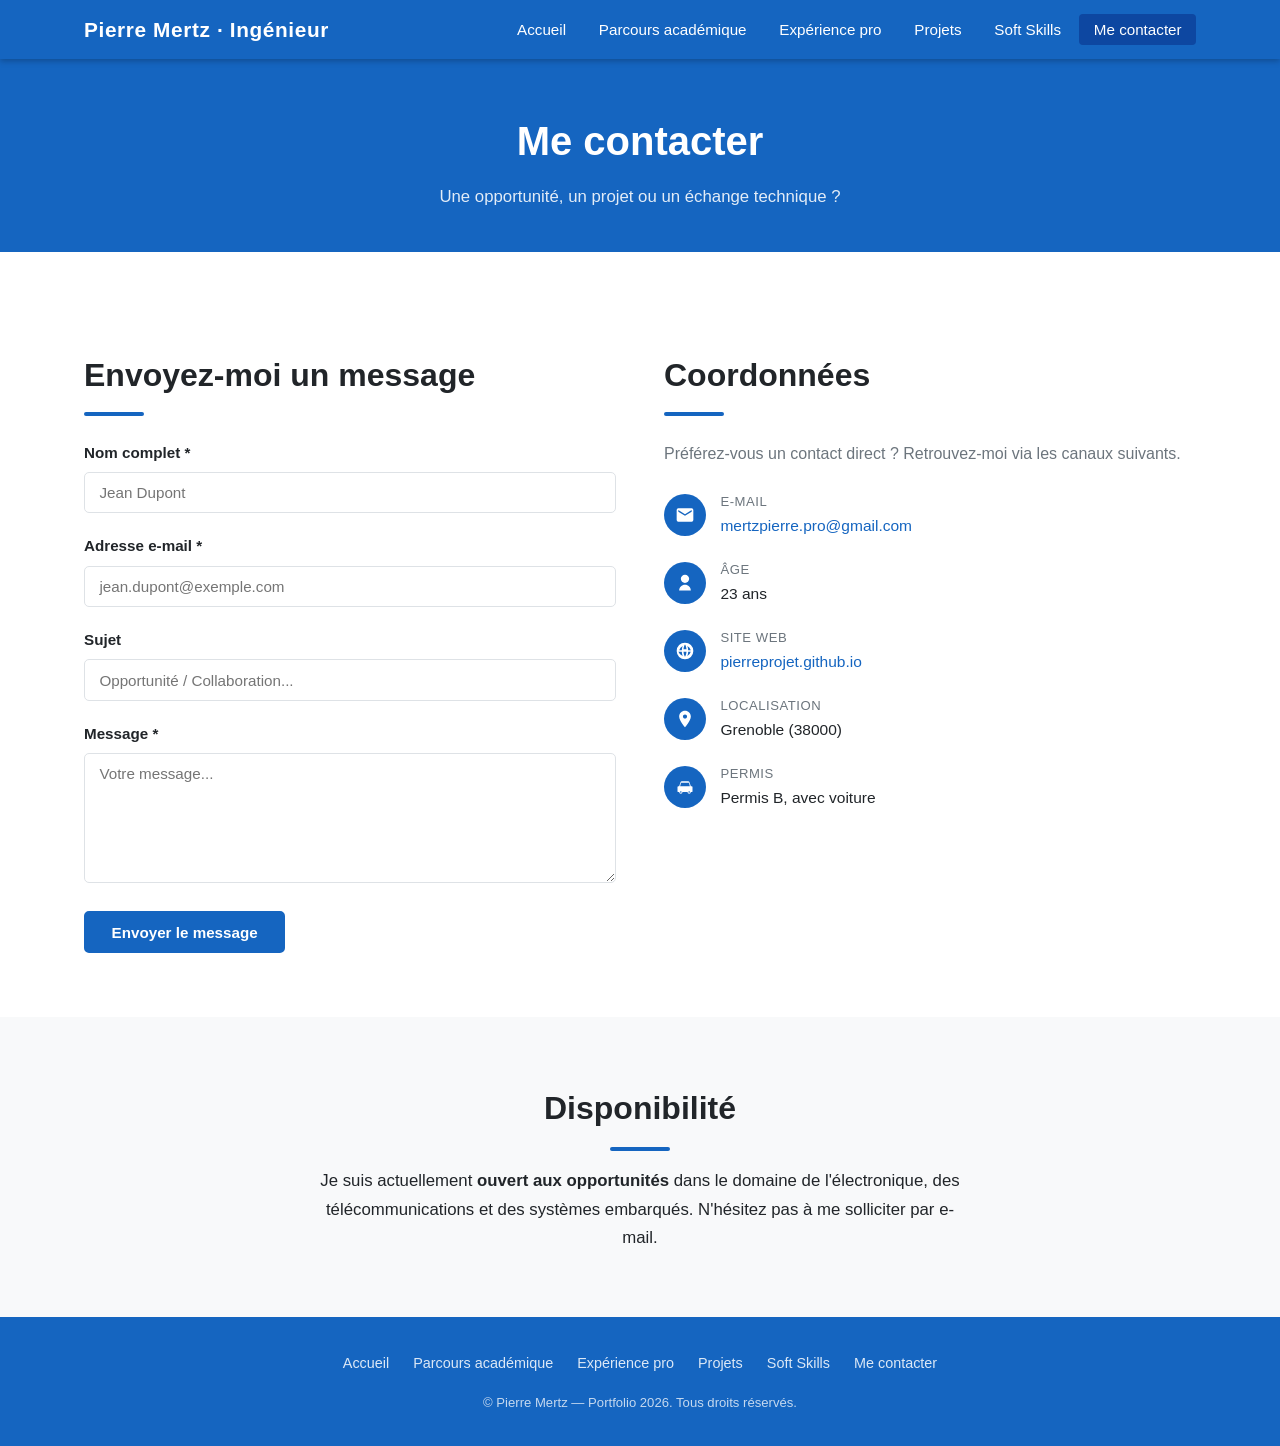
==== commit 21af1ba2: "Add Google Tag Manager tracking to all pages" ====
--- a/contact/index.html
+++ b/contact/index.html
@@ -1,6 +1,13 @@
 <!DOCTYPE html>
 <html lang="fr">
 <head>
+  <!-- Google Tag Manager -->
+  <script>(function(w,d,s,l,i){w[l]=w[l]||[];w[l].push({'gtm.start':
+  new Date().getTime(),event:'gtm.js'});var f=d.getElementsByTagName(s)[0],
+  j=d.createElement(s),dl=l!='dataLayer'?'&l='+l:'';j.async=true;j.src=
+  'https://www.googletagmanager.com/gtm.js?id='+i+dl;f.parentNode.insertBefore(j,f);
+  })(window,document,'script','dataLayer','GTM-KD8CJ6P8');</script>
+  <!-- End Google Tag Manager -->
   <!-- ============================================================
        contact/index.html — Page de contact
        ============================================================ -->
@@ -46,6 +53,11 @@
 </head>
 <body>
 
+  <!-- Google Tag Manager (noscript) -->
+  <noscript><iframe src="https://www.googletagmanager.com/ns.html?id=GTM-KD8CJ6P8"
+  height="0" width="0" style="display:none;visibility:hidden"></iframe></noscript>
+  <!-- End Google Tag Manager (noscript) -->
+
   <!-- ── Point d'injection du header ── -->
   <div id="site-header"></div>
 
@@ -282,38 +294,22 @@
   <!-- Script de chargement des composants (header & footer) -->
   <script src="/assets/js/components.js"></script>
 
-  <!-- ── Validation simple du formulaire de contact ── -->
+  <!-- ── Affichage du message de confirmation après redirection ── -->
   <script>
     (function () {
       'use strict';
 
-      const form    = document.getElementById('contact-form');
       const success = document.getElementById('form-success');
-
-      if (!form) return;
-
-      form.addEventListener('submit', function (e) {
-        /* Empêche l'envoi réel (page statique — à connecter à Formspree si nécessaire) */
-        e.preventDefault();
-
-        /* Vérification basique des champs requis */
-        const name    = document.getElementById('name').value.trim();
-        const email   = document.getElementById('email').value.trim();
-        const message = document.getElementById('message').value.trim();
-
-        if (!name || !email || !message) {
-          alert('Veuillez remplir tous les champs obligatoires.');
-          return;
+      if (!success) return;
+
+      const params = new URLSearchParams(window.location.search);
+      if (params.get('sent') === '1') {
+        success.style.display = 'block';
+
+        if (window.history && window.history.replaceState) {
+          window.history.replaceState({}, document.title, window.location.pathname);
         }
-
-        /* Affiche la confirmation */
-        if (success) {
-          success.style.display = 'block';
-        }
-
-        /* Réinitialise le formulaire */
-        form.reset();
-      });
+      }
     })();
   </script>
 
--- a/assets/css/style.css
+++ b/assets/css/style.css
@@ -952,8 +952,8 @@
    PROFIL AVATAR (cercle bleu)
    ========================================================== */
 .avatar {
-  width: 130px;
-  height: 130px;
+  width: clamp(150px, 19vw, 180px);
+  height: clamp(150px, 19vw, 180px);
   border-radius: 50%;
   background-color: var(--color-primary-dk);
   border: 4px solid var(--color-white);
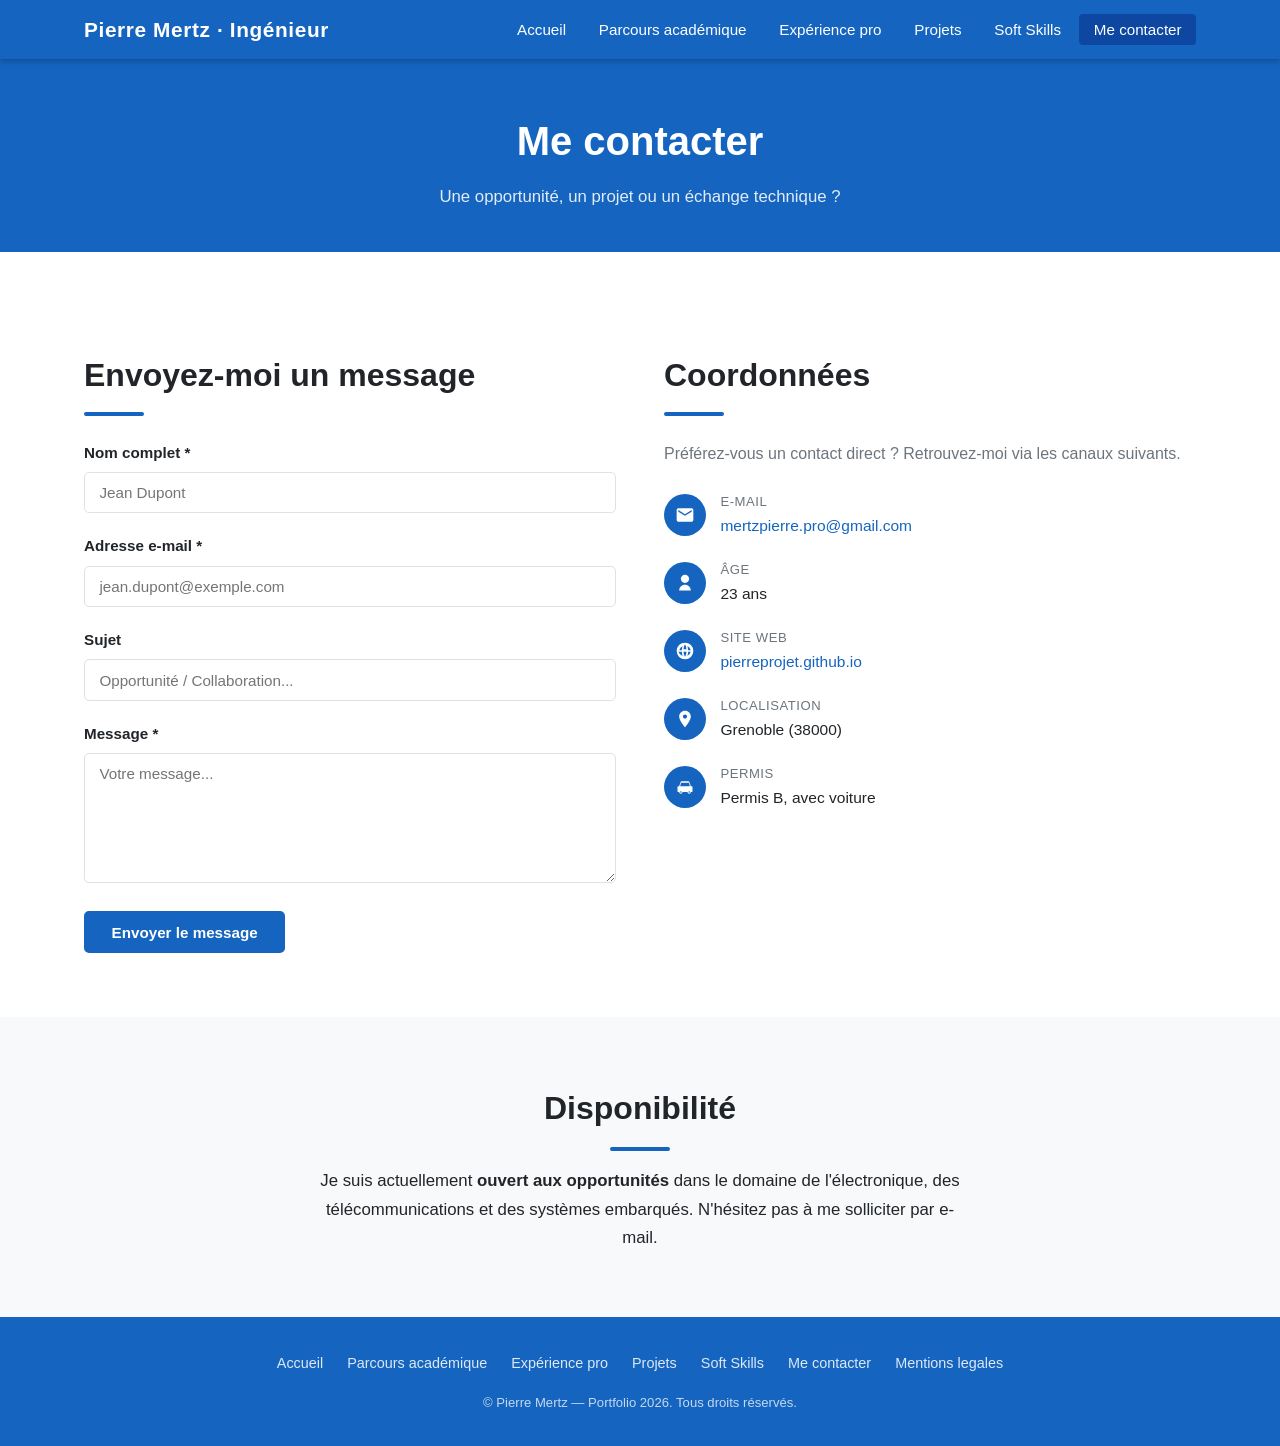
==== commit cc65cd77: "Add legal notice page and cookies management through tarteaucitron" ====
--- a/contact/index.html
+++ b/contact/index.html
@@ -1,6 +1,67 @@
 <!DOCTYPE html>
 <html lang="fr">
 <head>
+  <script src="/tarteaucitron/tarteaucitron.min.js"></script>
+
+  <script type="text/javascript">
+  tarteaucitron.init({
+    "privacyUrl": "/mentions-legales/index.html",
+    "bodyPosition": "top",
+
+    "hashtag": "#tarteaucitron",
+    "cookieName": "tarteaucitron",
+
+    "orientation": "bottom",
+
+    "groupServices": true,
+    "showDetailsOnClick": true,
+    "serviceDefaultState": "wait",
+
+    "showAlertSmall": false,
+    "cookieslist": false,
+    "cookieslistEmbed": false,
+
+    "closePopup": true,
+
+    "showIcon": true,
+    "iconPosition": "BottomRight",
+
+    "adblocker": false,
+
+    "DenyAllCta": true,
+    "AcceptAllCta": true,
+    "highPrivacy": true,
+    "alwaysNeedConsent": false,
+
+    "handleBrowserDNTRequest": false,
+
+    "removeCredit": false,
+    "moreInfoLink": true,
+
+    "useExternalCss": false,
+    "useExternalJs": false,
+
+    "readmoreLink": "/mentions-legales/index.html",
+
+    "mandatory": true,
+    "mandatoryCta": false,
+
+    "googleConsentMode": true,
+    "bingConsentMode": true,
+    "pianoConsentMode": true,
+    "pianoConsentModeEssential": false,
+    "softConsentMode": false,
+
+    "dataLayer": false,
+    "serverSide": false,
+
+    "partnersList": true
+  });
+  </script>
+
+  <script>
+  (tarteaucitron.job = tarteaucitron.job || []).push('gcmanalyticsstorage');
+  </script>
   <!-- Google Tag Manager -->
   <script>(function(w,d,s,l,i){w[l]=w[l]||[];w[l].push({'gtm.start':
   new Date().getTime(),event:'gtm.js'});var f=d.getElementsByTagName(s)[0],
--- a/assets/css/style.css
+++ b/assets/css/style.css
@@ -949,6 +949,148 @@
 }
 
 /* ==========================================================
+   PAGE MENTIONS LEGALES
+   ========================================================== */
+.legal-content {
+  max-width: 900px;
+  margin: 0 auto;
+  display: grid;
+  gap: 1.25rem;
+}
+
+.legal-block {
+  background-color: var(--color-white);
+  border: 1px solid var(--color-border);
+  border-radius: 10px;
+  padding: 1.25rem 1.5rem;
+  box-shadow: 0 2px 8px rgba(0, 0, 0, 0.06);
+}
+
+.legal-block h3 {
+  margin-bottom: 0.5rem;
+  font-size: 1.05rem;
+  color: var(--color-text);
+}
+
+.legal-block p {
+  margin-bottom: 0.5rem;
+  color: var(--color-text-muted);
+  font-size: 0.95rem;
+}
+
+.legal-block p:last-child {
+  margin-bottom: 0;
+}
+
+.legal-block ul {
+  margin: 0.45rem 0 0 1.1rem;
+  color: var(--color-text-muted);
+}
+
+.legal-block li {
+  margin-bottom: 0.3rem;
+}
+
+/* ==========================================================
+   TARTEAUCITRON (cookies)
+   ========================================================== */
+#tarteaucitronRoot {
+  font-family: var(--font-base);
+  color: var(--color-text);
+}
+
+#tarteaucitronAlertBig {
+  background-color: var(--color-white) !important;
+  border-top: 1px solid var(--color-border) !important;
+  box-shadow: 0 -10px 30px rgba(13, 71, 161, 0.12) !important;
+}
+
+#tarteaucitronAlertBig #tarteaucitronAlertBigContent {
+  max-width: var(--max-width);
+  margin: 0 auto;
+  padding: 0.6rem 1.25rem;
+  display: flex;
+  align-items: center;
+  justify-content: space-between;
+  gap: 0.9rem;
+  flex-wrap: wrap;
+}
+
+#tarteaucitronAlertBig #tarteaucitronDisclaimerAlert {
+  font-size: 0.9rem;
+  color: var(--color-text);
+}
+
+#tarteaucitronAlertBig a {
+  color: var(--color-primary);
+}
+
+#tarteaucitronAlertBig a:hover {
+  color: var(--color-primary-dk);
+}
+
+#tarteaucitronAlertBig button,
+#tarteaucitronAlertBig .tarteaucitronCTA {
+  border-radius: 999px !important;
+  padding: 0.35rem 0.9rem !important;
+  font-weight: 600;
+  font-size: 0.82rem;
+  border: 1px solid transparent;
+  transition: background-color var(--transition), color var(--transition), border-color var(--transition);
+}
+
+#tarteaucitronAcceptAll {
+  background-color: var(--color-primary) !important;
+  color: var(--color-white) !important;
+  border-color: var(--color-primary) !important;
+}
+
+#tarteaucitronAcceptAll:hover {
+  background-color: var(--color-primary-dk) !important;
+  border-color: var(--color-primary-dk) !important;
+}
+
+#tarteaucitronDenyAll {
+  background-color: transparent !important;
+  color: var(--color-primary) !important;
+  border-color: var(--color-primary) !important;
+}
+
+#tarteaucitronDenyAll:hover {
+  background-color: rgba(21, 101, 192, 0.12) !important;
+}
+
+#tarteaucitronPersonalize {
+  background-color: rgba(21, 101, 192, 0.08) !important;
+  color: var(--color-primary-dk) !important;
+  border-color: rgba(21, 101, 192, 0.3) !important;
+}
+
+#tarteaucitronPersonalize:hover {
+  background-color: rgba(21, 101, 192, 0.18) !important;
+}
+
+#tarteaucitronIcon {
+  background: var(--color-white) !important;
+  border: 1px solid rgba(21, 101, 192, 0.25) !important;
+  border-radius: 999px !important;
+  box-shadow: 0 6px 18px rgba(13, 71, 161, 0.18) !important;
+}
+
+#tarteaucitron {
+  font-family: var(--font-base) !important;
+  color: var(--color-text) !important;
+}
+
+#tarteaucitron .tarteaucitronTitle {
+  color: var(--color-text) !important;
+}
+
+#tarteaucitron #tarteaucitronServices .tarteaucitronLine {
+  border-color: var(--color-border) !important;
+}
+
+/* ==========================================================
    PROFIL AVATAR (cercle bleu)
    ========================================================== */
 .avatar {
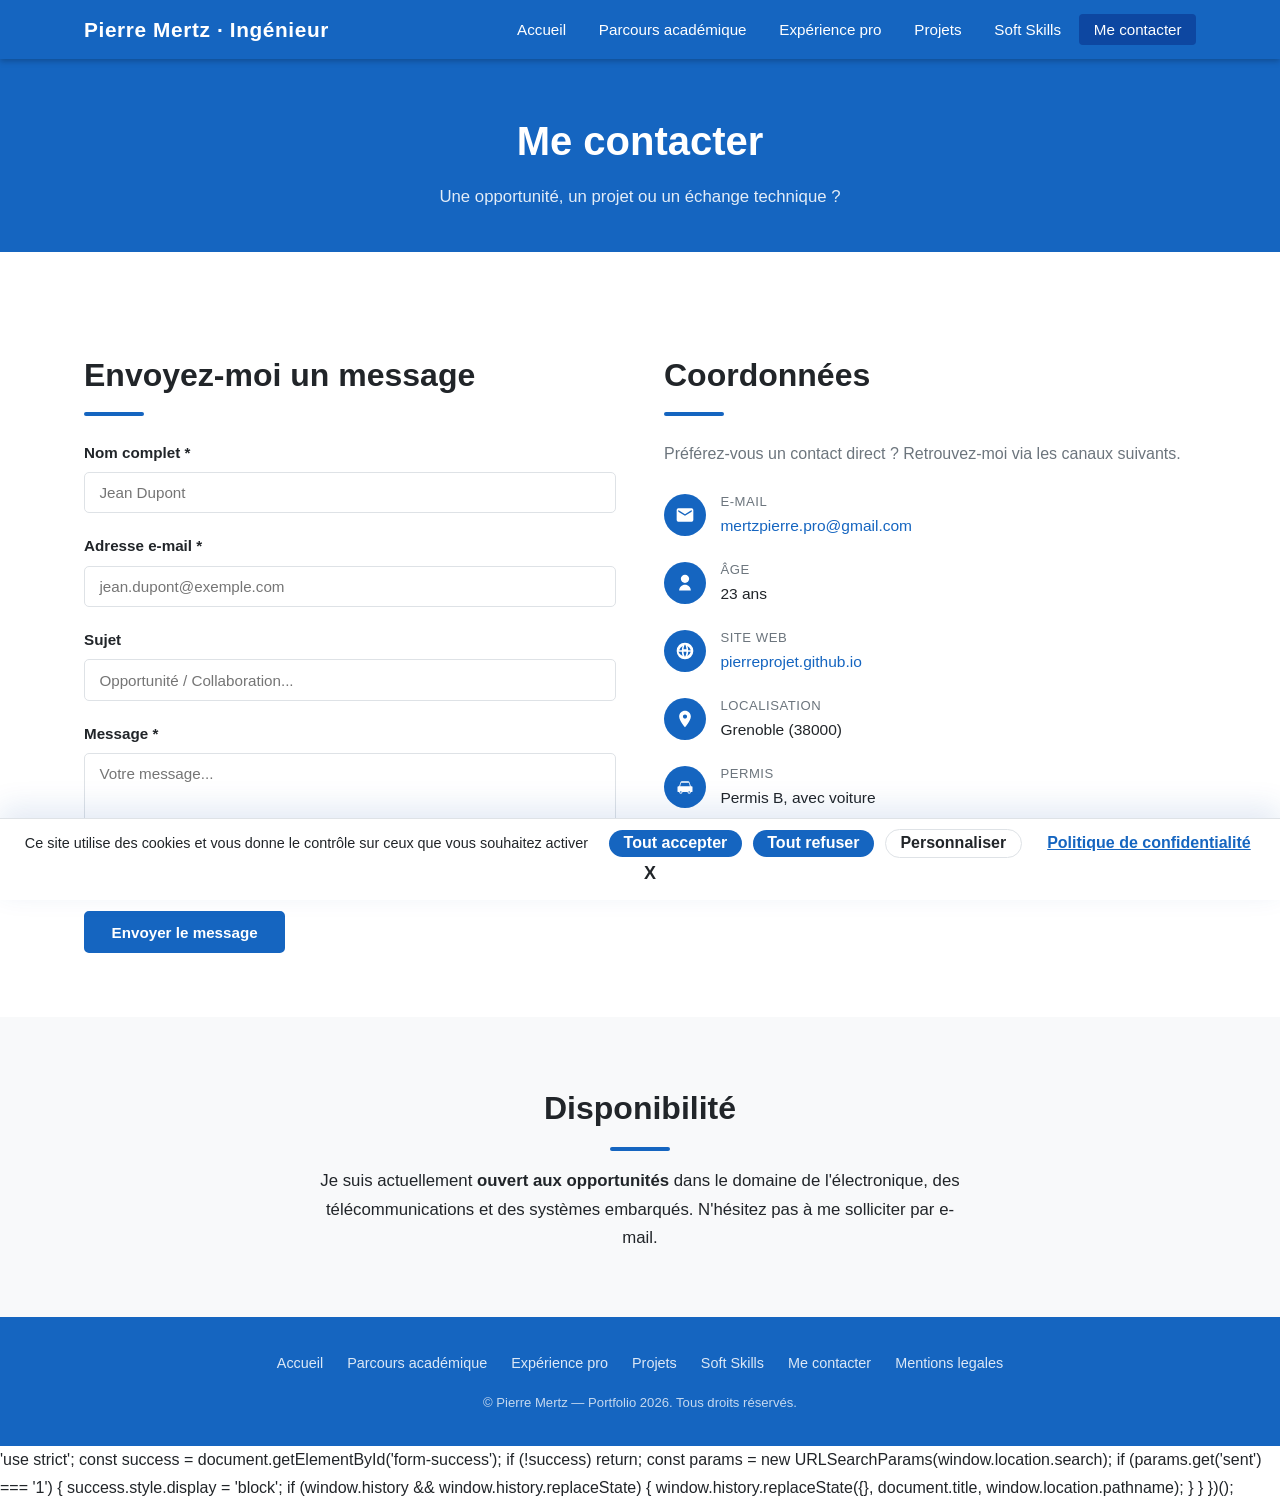
==== commit 8a7d2f8e: "Customize tarteaucitron: blue styling and GTM/Analytics services" ====
--- a/contact/index.html
+++ b/contact/index.html
@@ -111,6 +111,8 @@
       font-weight: 500;
     }
   </style>
+  <!-- Tarteaucitron CSS personnalisé -->
+  <link rel="stylesheet" href="/assets/css/tarteaucitron-custom.css" />
 </head>
 <body>
 
@@ -355,9 +357,11 @@
   <!-- Script de chargement des composants (header & footer) -->
   <script src="/assets/js/components.js"></script>
 
-  <!-- ── Affichage du message de confirmation après redirection ── -->
-  <script>
-    (function () {
+  <!-- Tarteaucitron - Configuration des services -->
+  <script src="/assets/js/tarteaucitron-services.js"></script>
+
+</body>
+</html>
       'use strict';
 
       const success = document.getElementById('form-success');
--- a/assets/css/tarteaucitron-custom.css
+++ b/assets/css/tarteaucitron-custom.css
@@ -0,0 +1,100 @@
+/* ============================================================
+   Tarteaucitron Custom Styling
+   Adapte tarteaucitron au design du site
+   ============================================================ */
+
+/* Boutons - couleur bleue du site */
+.tarteaucitron-magic-block button,
+#tarteaucitronRoot .tarteaucitronCTAButton,
+#tarteaucitronRoot button.tarteaucitronCTAButton {
+    background-color: #1565C0 !important;
+    color: #ffffff !important;
+    border: none !important;
+    font-weight: 600;
+    transition: background-color 0.25s ease;
+}
+
+.tarteaucitron-magic-block button:hover,
+#tarteaucitronRoot .tarteaucitronCTAButton:hover,
+#tarteaucitronRoot button.tarteaucitronCTAButton:hover {
+    background-color: #0D47A1 !important;
+}
+
+/* Bouton d'acceptation */
+#tarteaucitronRoot #tarteaucitronAllowAll {
+    background-color: #1565C0 !important;
+    color: #ffffff !important;
+}
+
+#tarteaucitronRoot #tarteaucitronAllowAll:hover {
+    background-color: #0D47A1 !important;
+}
+
+/* Bouton de refus */
+#tarteaucitronRoot #tarteaucitronDenyAll {
+    background-color: #6c757d !important;
+    color: #ffffff !important;
+}
+
+#tarteaucitronRoot #tarteaucitronDenyAll:hover {
+    background-color: #5a6268 !important;
+}
+
+/* Bouton fermeture */
+#tarteaucitronRoot button#tarteaucitronCloseAlert {
+    background-color: transparent !important;
+    color: #212529 !important;
+    border: 1px solid #dee2e6 !important;
+}
+
+#tarteaucitronRoot button#tarteaucitronCloseAlert:hover {
+    background-color: #f8f9fa !important;
+}
+
+/* Lien mentions légales */
+#tarteaucitronRoot #tarteaucitronPrivacyUrl {
+    background-color: transparent !important;
+    color: #1565C0 !important;
+    text-decoration: underline;
+}
+
+#tarteaucitronRoot #tarteaucitronPrivacyUrl:hover {
+    color: #0D47A1 !important;
+}
+
+/* Popup background */
+#tarteaucitronRoot #tarteaucitronAlertBig {
+    background-color: #ffffff !important;
+    color: #212529 !important;
+}
+
+/* Services checkboxes - accent bleu */
+#tarteaucitronRoot input[type="checkbox"]:checked {
+    accent-color: #1565C0 !important;
+}
+
+#tarteaucitronRoot input[type="checkbox"]:focus {
+    outline-color: #1565C0 !important;
+}
+
+/* Titre et texte */
+#tarteaucitronRoot h1,
+#tarteaucitronRoot h2,
+#tarteaucitronRoot .tarteaucitronTitle {
+    color: #212529 !important;
+}
+
+#tarteaucitronRoot p,
+#tarteaucitronRoot span,
+#tarteaucitronRoot label {
+    color: #212529 !important;
+}
+
+/* Service toggle switches si présent */
+#tarteaucitronRoot .tarteaucitronServices .tarteaucitronService {
+    border-color: #dee2e6 !important;
+}
+
+#tarteaucitronRoot .tarteaucitronServices .tarteaucitronService:hover {
+    border-color: #1565C0 !important;
+}
